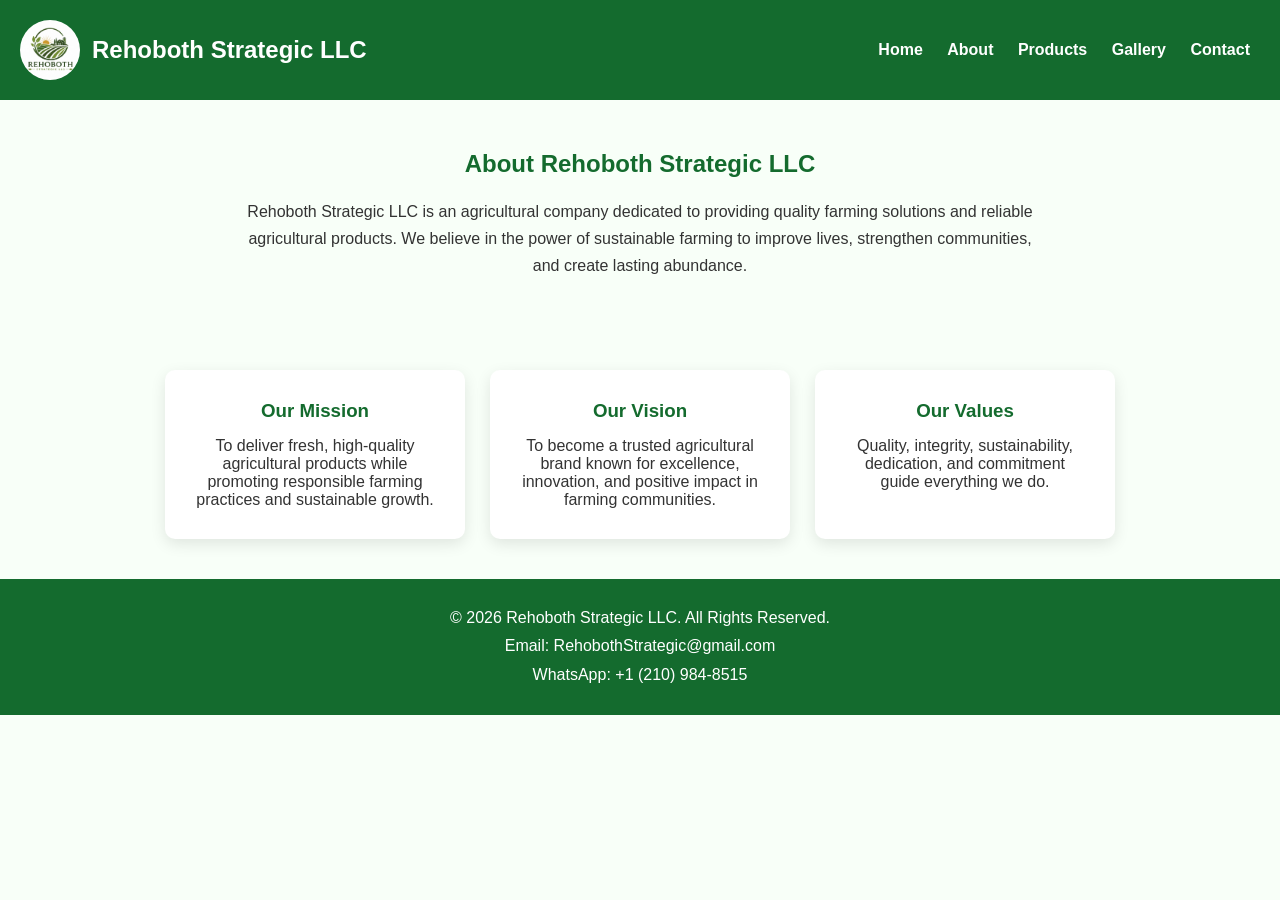
==== about.html @ 00aff8f6 "Update about.html" ====
<!DOCTYPE html>
<html lang="en">

<head>
    <meta charset="UTF-8">
    <meta name="viewport" content="width=device-width, initial-scale=1.0">
    <title>About Us | Rehoboth Strategic LLC</title>
    <link rel="stylesheet" href="style.css">
</head>

<body>

<header>

    <div class="logo">
    <img src="62fa6336-43f3-4e45-a634-3a3f28a052e4.jpeg" alt="Rehoboth Strategic LLC Logo">
    <h1>Rehoboth Strategic LLC</h1>
</div>

    <nav>
        <a href="index.html">Home</a>
        <a href="about.html">About</a>
        <a href="products.html">Products</a>
        <a href="gallery.html">Gallery</a>
        <a href="contact.html">Contact</a>
    </nav>

</header>


<section class="welcome">

    <h2>About Rehoboth Strategic LLC</h2>

    <p>
        Rehoboth Strategic LLC is an agricultural company dedicated to
        providing quality farming solutions and reliable agricultural products.
        We believe in the power of sustainable farming to improve lives,
        strengthen communities, and create lasting abundance.
    </p>

</section>


<section class="services">

    <div class="card">

        <h3>Our Mission</h3>

        <p>
            To deliver fresh, high-quality agricultural products while
            promoting responsible farming practices and sustainable growth.
        </p>

    </div>


    <div class="card">

        <h3>Our Vision</h3>

        <p>
            To become a trusted agricultural brand known for excellence,
            innovation, and positive impact in farming communities.
        </p>

    </div>


    <div class="card">

        <h3>Our Values</h3>

        <p>
            Quality, integrity, sustainability, dedication, and commitment
            guide everything we do.
        </p>

    </div>

</section>


<footer>

<p>
© 2026 Rehoboth Strategic LLC. All Rights Reserved.
</p>

<p>
Email: RehobothStrategic@gmail.com
</p>

<p>
WhatsApp: +1 (210) 984-8515
</p>

</footer>


</body>

</html>
---- style.css ----
* {
    margin: 0;
    padding: 0;
    box-sizing: border-box;
    font-family: Arial, sans-serif;
}


body {
    background: #f8fff8;
    color: #333;
}


header {
    background: #146b2e;
    color: white;
    padding: 20px;
    display: flex;
    justify-content: space-between;
    align-items: center;
    flex-wrap: wrap;
}


.logo h1 {
    font-size: 24px;
}


nav a {
    color: white;
    text-decoration: none;
    margin: 10px;
    font-weight: bold;
}


nav a:hover {
    color: #ffd700;
}


 .hero {
    height: 80vh;
    background: linear-gradient(
        rgba(0,0,0,0.45),
        rgba(0,0,0,0.45)
    ),
    url("c6b75125-7d97-421e-9dca-b6865cab7654.jpeg");

    background-size: cover;
    background-position: center;

    display: flex;
    align-items: center;
    justify-content: center;
    text-align: center;
    color: white;
}


.hero-content {
    max-width: 700px;
    padding: 20px;
}


.hero h2 {
    font-size: 45px;
    margin-bottom: 20px;
}


.hero p {
    font-size: 20px;
    line-height: 1.6;
}


.btn {
    display: inline-block;
    margin-top: 25px;
    padding: 12px 30px;
    background: #ffd700;
    color: #146b2e;
    text-decoration: none;
    border-radius: 30px;
    font-weight: bold;
}


.welcome {
    padding: 50px 20px;
    text-align: center;
}


.welcome h2 {
    color: #146b2e;
    margin-bottom: 20px;
}


.welcome p {
    max-width: 800px;
    margin: auto;
    line-height: 1.7;
}


.services {
    display: flex;
    justify-content: center;
    gap: 25px;
    padding: 40px 20px;
    flex-wrap: wrap;
}


.card {
    background: white;
    padding: 30px;
    width: 300px;
    text-align: center;
    border-radius: 10px;
    box-shadow: 0 5px 15px rgba(0,0,0,0.1);
}


.card h3 {
    color: #146b2e;
    margin-bottom: 15px;
}


footer {
    background: #146b2e;
    color: white;
    text-align: center;
    padding: 25px;
    line-height: 1.8;
}


@media(max-width:768px){
    .card img {
    width: 100%;
    height: 220px;
    object-fit: cover;
    border-radius: 10px;
    margin-bottom: 15px;
}

.card:hover {
    transform: translateY(-5px);
    transition: 0.3s ease;
}

header {
    flex-direction: column;
}

nav {
    margin-top: 15px;
}

.hero h2 {
    font-size: 32px;
}

}
.logo {
    display: flex;
    align-items: center;
    gap: 12px;
}

.logo img {
    width: 60px;
    height: 60px;
    object-fit: cover;
    border-radius: 50%;
}
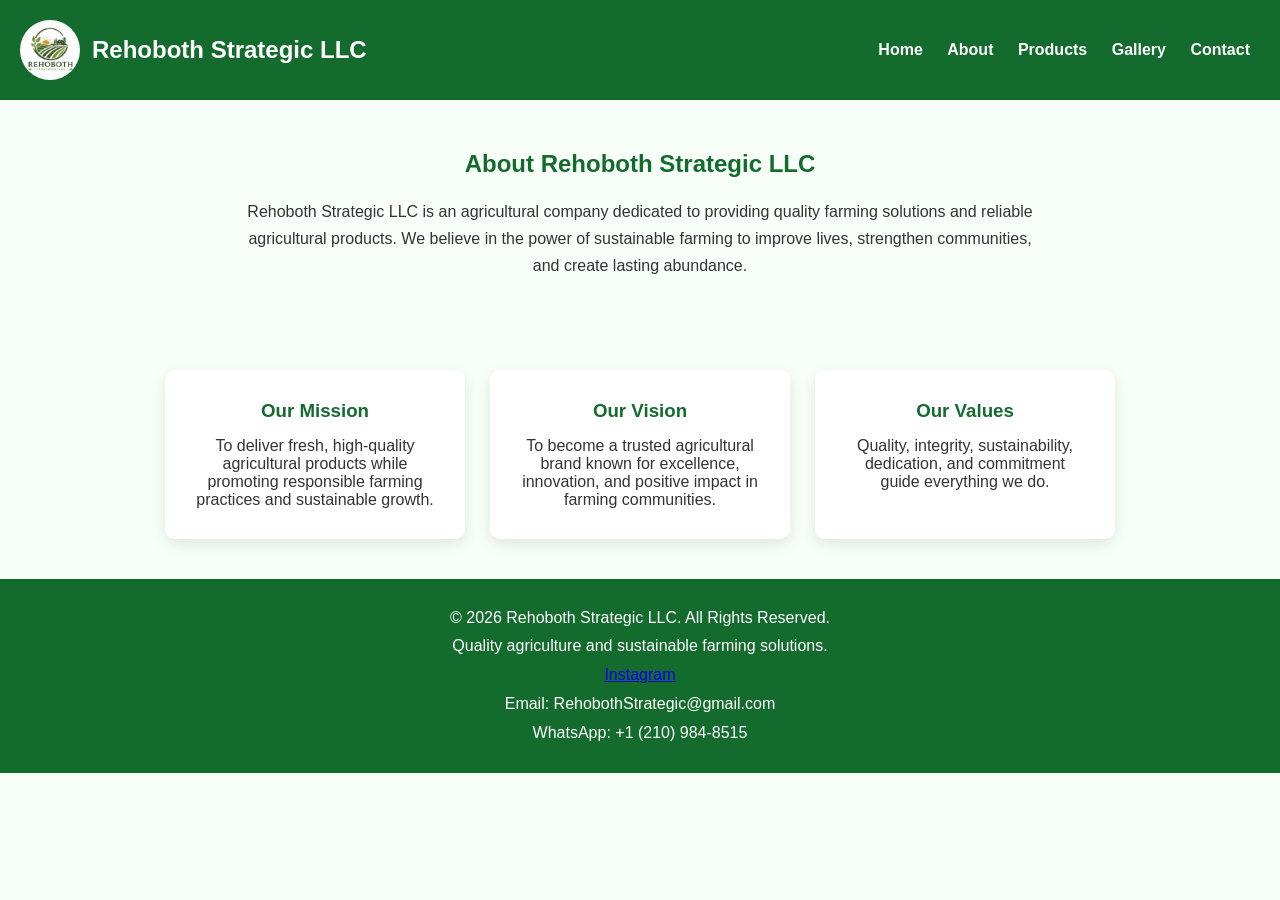
==== commit 25fc4d21: "Update about.html" ====
--- a/about.html
+++ b/about.html
@@ -3,9 +3,19 @@
 
 <head>
     <meta charset="UTF-8">
-    <meta name="viewport" content="width=device-width, initial-scale=1.0">
-    <title>About Us | Rehoboth Strategic LLC</title>
-    <link rel="stylesheet" href="style.css">
+<meta name="viewport" content="width=device-width, initial-scale=1.0">
+
+<meta name="description" content="Rehoboth Strategic LLC provides quality agricultural products, sustainable farming solutions, and reliable agriculture services.">
+
+<meta name="keywords" content="agriculture, farming, farm products, sustainable farming, Rehoboth Strategic LLC">
+
+<meta name="author" content="Rehoboth Strategic LLC">
+
+<link rel="icon" type="image/jpeg" href="62fa6336-43f3-4e45-a634-3a3f28a052e4.jpeg">
+
+<title>About Us | Rehoboth Strategic LLC</title>
+
+<link rel="stylesheet" href="style.css">
 </head>
 
 <body>
@@ -87,7 +97,13 @@
 <p>
 © 2026 Rehoboth Strategic LLC. All Rights Reserved.
 </p>
+<p>Quality agriculture and sustainable farming solutions.</p>
 
+<a href="https://www.instagram.com/rehobothorganicproduce" target="_blank">
+
+Instagram
+
+</a>
 <p>
 Email: RehobothStrategic@gmail.com
 </p>
--- a/style.css
+++ b/style.css
@@ -181,4 +181,79 @@
     height: 60px;
     object-fit: cover;
     border-radius: 50%;
+}
+  
+body {
+    animation: fadeIn 0.8s ease-in;
+}
+
+@keyframes fadeIn {
+    from {
+        opacity: 0;
+    }
+
+    to {
+        opacity: 1;
+    }
+}
+ nav a:last-child {
+    background: transparent;
+    color: white;
+    padding: 0;
+    border-radius: 0;
+}
+ @media(max-width:768px){
+
+.hero {
+    height: 70vh;
+    background-position: center;
+    background-size: cover;
+}
+
+.hero h2 {
+    font-size: 30px;
+}
+
+.hero p {
+    font-size: 16px;
+}
+
+.logo img {
+    width: 50px;
+    height: 50px;
+}
+
+.logo h1 {
+    font-size: 18px;
+}
+
+nav a {
+    display: inline-block;
+    margin: 8px;
+}
+
+}
+ @media (max-width: 768px) {
+
+.hero {
+    width: 100%;
+    min-height: 70vh;
+    display: flex;
+    padding: 20px;
+}
+
+.hero-content {
+    width: 100%;
+    max-width: 100%;
+}
+
+.hero h2 {
+    font-size: 28px;
+    line-height: 1.3;
+}
+
+.hero p {
+    font-size: 16px;
+}
+
 }
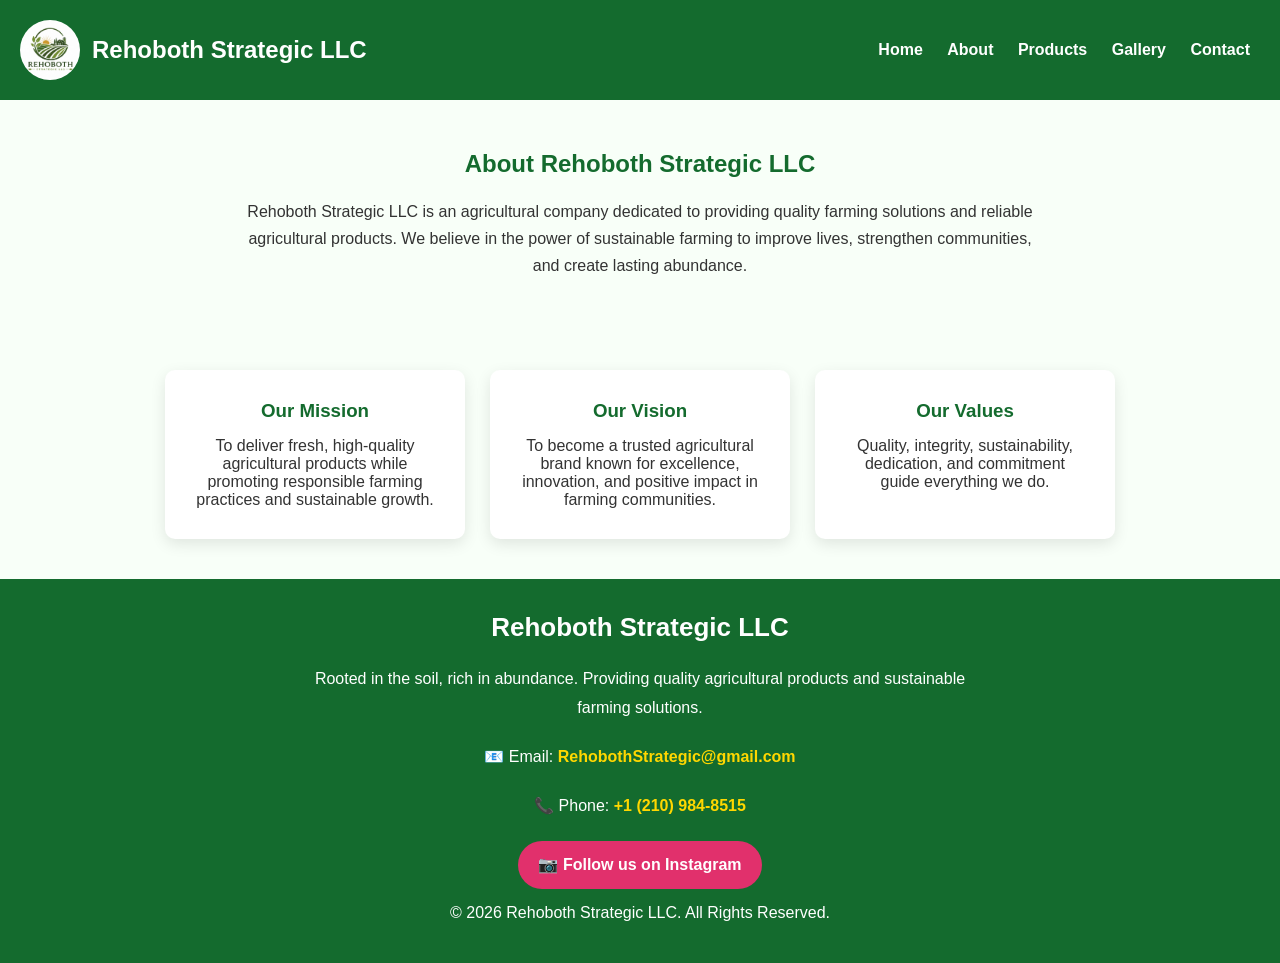
==== commit f0bfafbd: "Update about.html" ====
--- a/about.html
+++ b/about.html
@@ -92,25 +92,40 @@
 </section>
 
 
-<footer>
+ <footer>
+
+<h3>Rehoboth Strategic LLC</h3>
+
+<p>
+Rooted in the soil, rich in abundance.
+Providing quality agricultural products and sustainable farming solutions.
+</p>
+
+<p>
+📧 Email:
+<a href="mailto:RehobothStrategic@gmail.com">
+RehobothStrategic@gmail.com
+</a>
+</p>
+
+<p>
+📞 Phone:
+<a href="tel:+12109848515">
++1 (210) 984-8515
+</a>
+</p>
+
+<p>
+<a class="instagram-link" href="https://www.instagram.com/rehobothorganicproduce" target="_blank">
+📷 Follow us on Instagram
+</a>
+</p>
 
 <p>
 © 2026 Rehoboth Strategic LLC. All Rights Reserved.
 </p>
-<p>Quality agriculture and sustainable farming solutions.</p>
 
-<a href="https://www.instagram.com/rehobothorganicproduce" target="_blank">
-
-Instagram
-
-</a>
-<p>
-Email: RehobothStrategic@gmail.com
-</p>
-
-<p>
-WhatsApp: +1 (210) 984-8515
-</p>
+</footer>
 
 </footer>
 
--- a/style.css
+++ b/style.css
@@ -256,4 +256,37 @@
     font-size: 16px;
 }
 
+}
+footer a {
+    color: #ffd700;
+    text-decoration: none;
+    font-weight: bold;
+    display: inline-block;
+    margin-top: 10px;
+}
+
+footer a:hover {
+    color: white;
+}
+
+.instagram-link {
+    display: inline-block;
+    background: #e1306c;
+    color: white;
+    padding: 10px 20px;
+    border-radius: 25px;
+    margin-top: 10px;
+}
+footer h3 {
+    font-size: 26px;
+    margin-bottom: 15px;
+}
+
+footer p {
+    max-width: 700px;
+    margin: 10px auto;
+}
+
+footer {
+    text-align: center;
 }
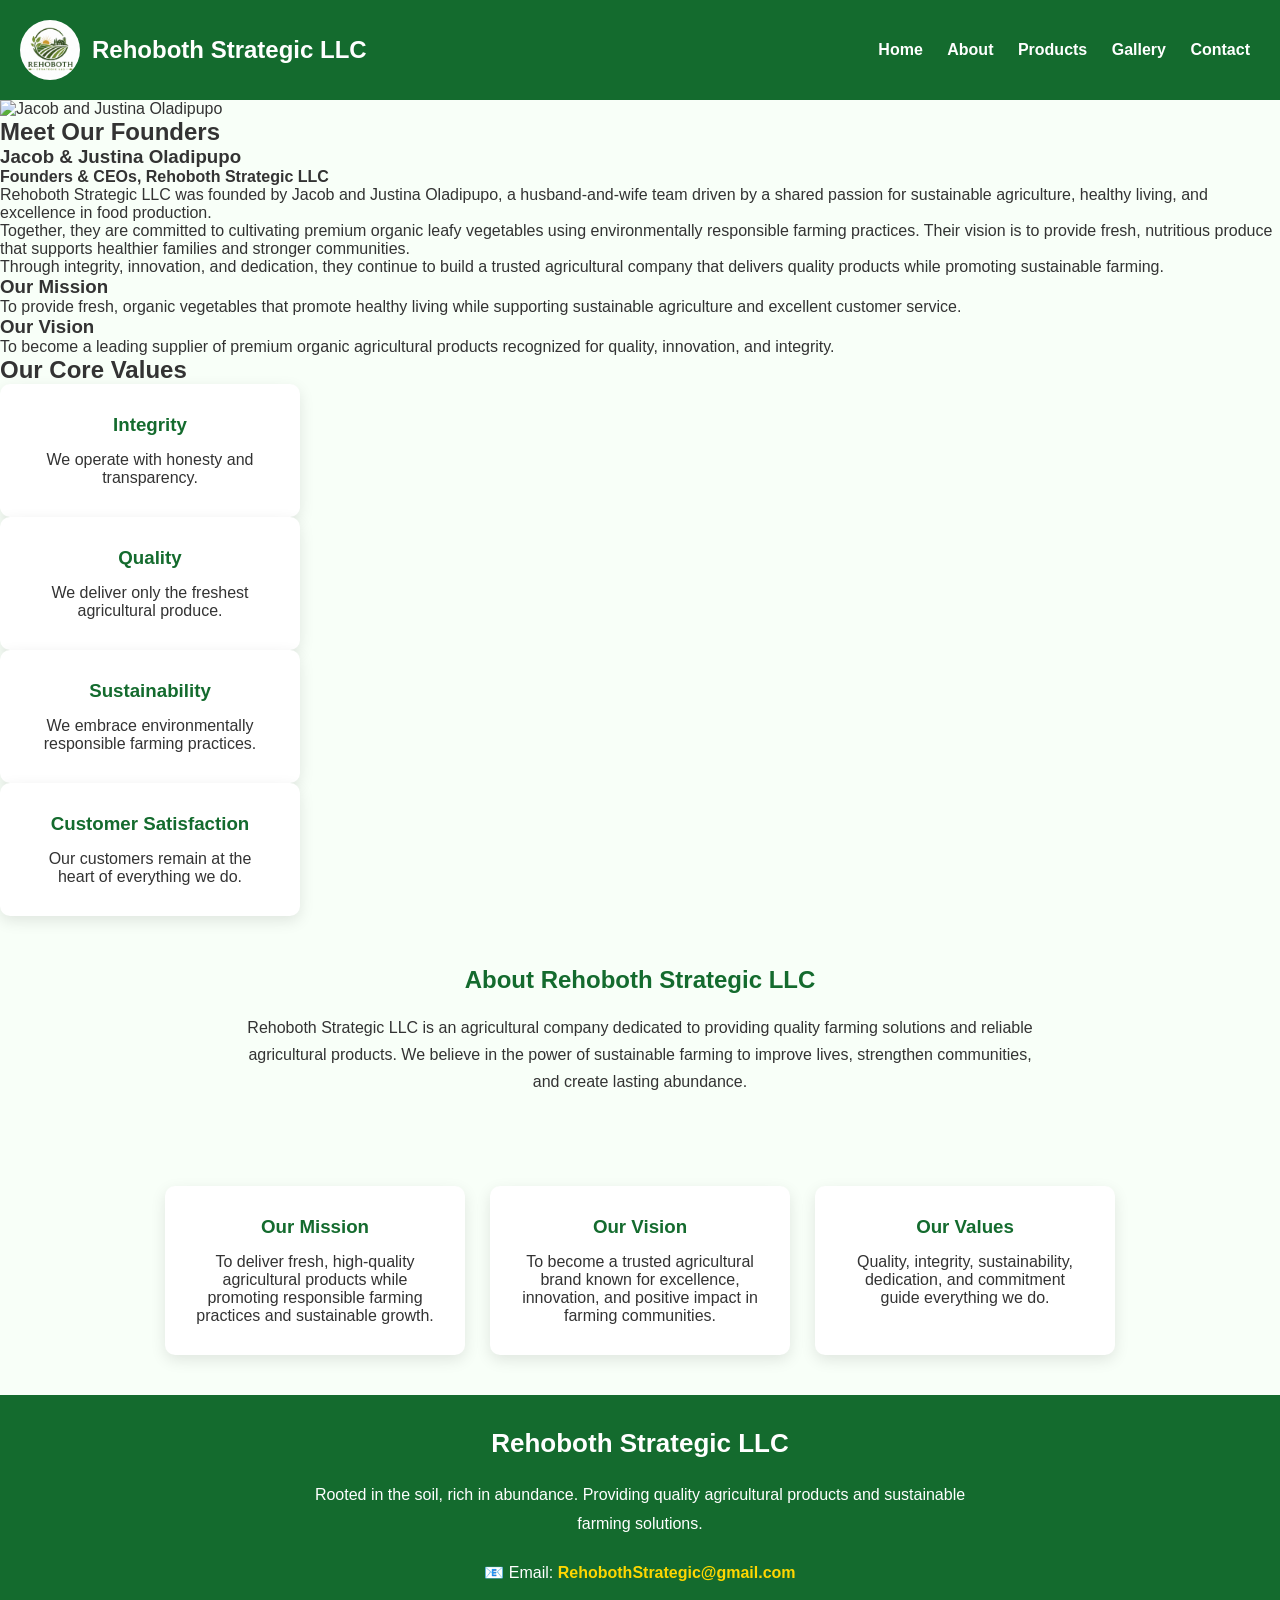
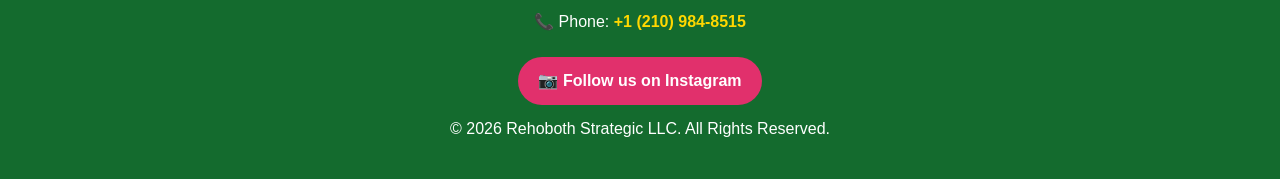
==== commit c98d85a5: "Update about.html" ====
--- a/about.html
+++ b/about.html
@@ -36,7 +36,93 @@
     </nav>
 
 </header>
-
+<main>
+    <main>
+
+<section class="about-section">
+
+<div class="about-image">
+    <img src="founders.jpeg" alt="Jacob and Justina Oladipupo">
+</div>
+
+<div class="about-text">
+
+<h2>Meet Our Founders</h2>
+
+<h3>Jacob & Justina Oladipupo</h3>
+
+<h4>Founders & CEOs, Rehoboth Strategic LLC</h4>
+
+<p>
+Rehoboth Strategic LLC was founded by Jacob and Justina Oladipupo,
+a husband-and-wife team driven by a shared passion for sustainable agriculture,
+healthy living, and excellence in food production.
+</p>
+
+<p>
+Together, they are committed to cultivating premium organic leafy vegetables
+using environmentally responsible farming practices. Their vision is to provide
+fresh, nutritious produce that supports healthier families and stronger communities.
+</p>
+
+<p>
+Through integrity, innovation, and dedication, they continue to build a trusted
+agricultural company that delivers quality products while promoting sustainable farming.
+</p>
+
+</div>
+
+</section>
+
+<section class="mission">
+
+<div class="mission-card">
+<h3>Our Mission</h3>
+<p>
+To provide fresh, organic vegetables that promote healthy living while supporting sustainable agriculture and excellent customer service.
+</p>
+</div>
+
+<div class="mission-card">
+<h3>Our Vision</h3>
+<p>
+To become a leading supplier of premium organic agricultural products recognized for quality, innovation, and integrity.
+</p>
+</div>
+
+</section>
+
+<section class="values">
+
+<h2>Our Core Values</h2>
+
+<div class="value-box">
+
+<div class="card">
+<h3>Integrity</h3>
+<p>We operate with honesty and transparency.</p>
+</div>
+
+<div class="card">
+<h3>Quality</h3>
+<p>We deliver only the freshest agricultural produce.</p>
+</div>
+
+<div class="card">
+<h3>Sustainability</h3>
+<p>We embrace environmentally responsible farming practices.</p>
+</div>
+
+<div class="card">
+<h3>Customer Satisfaction</h3>
+<p>Our customers remain at the heart of everything we do.</p>
+</div>
+
+</div>
+
+</section>
+
+</main>
 
 <section class="welcome">
 
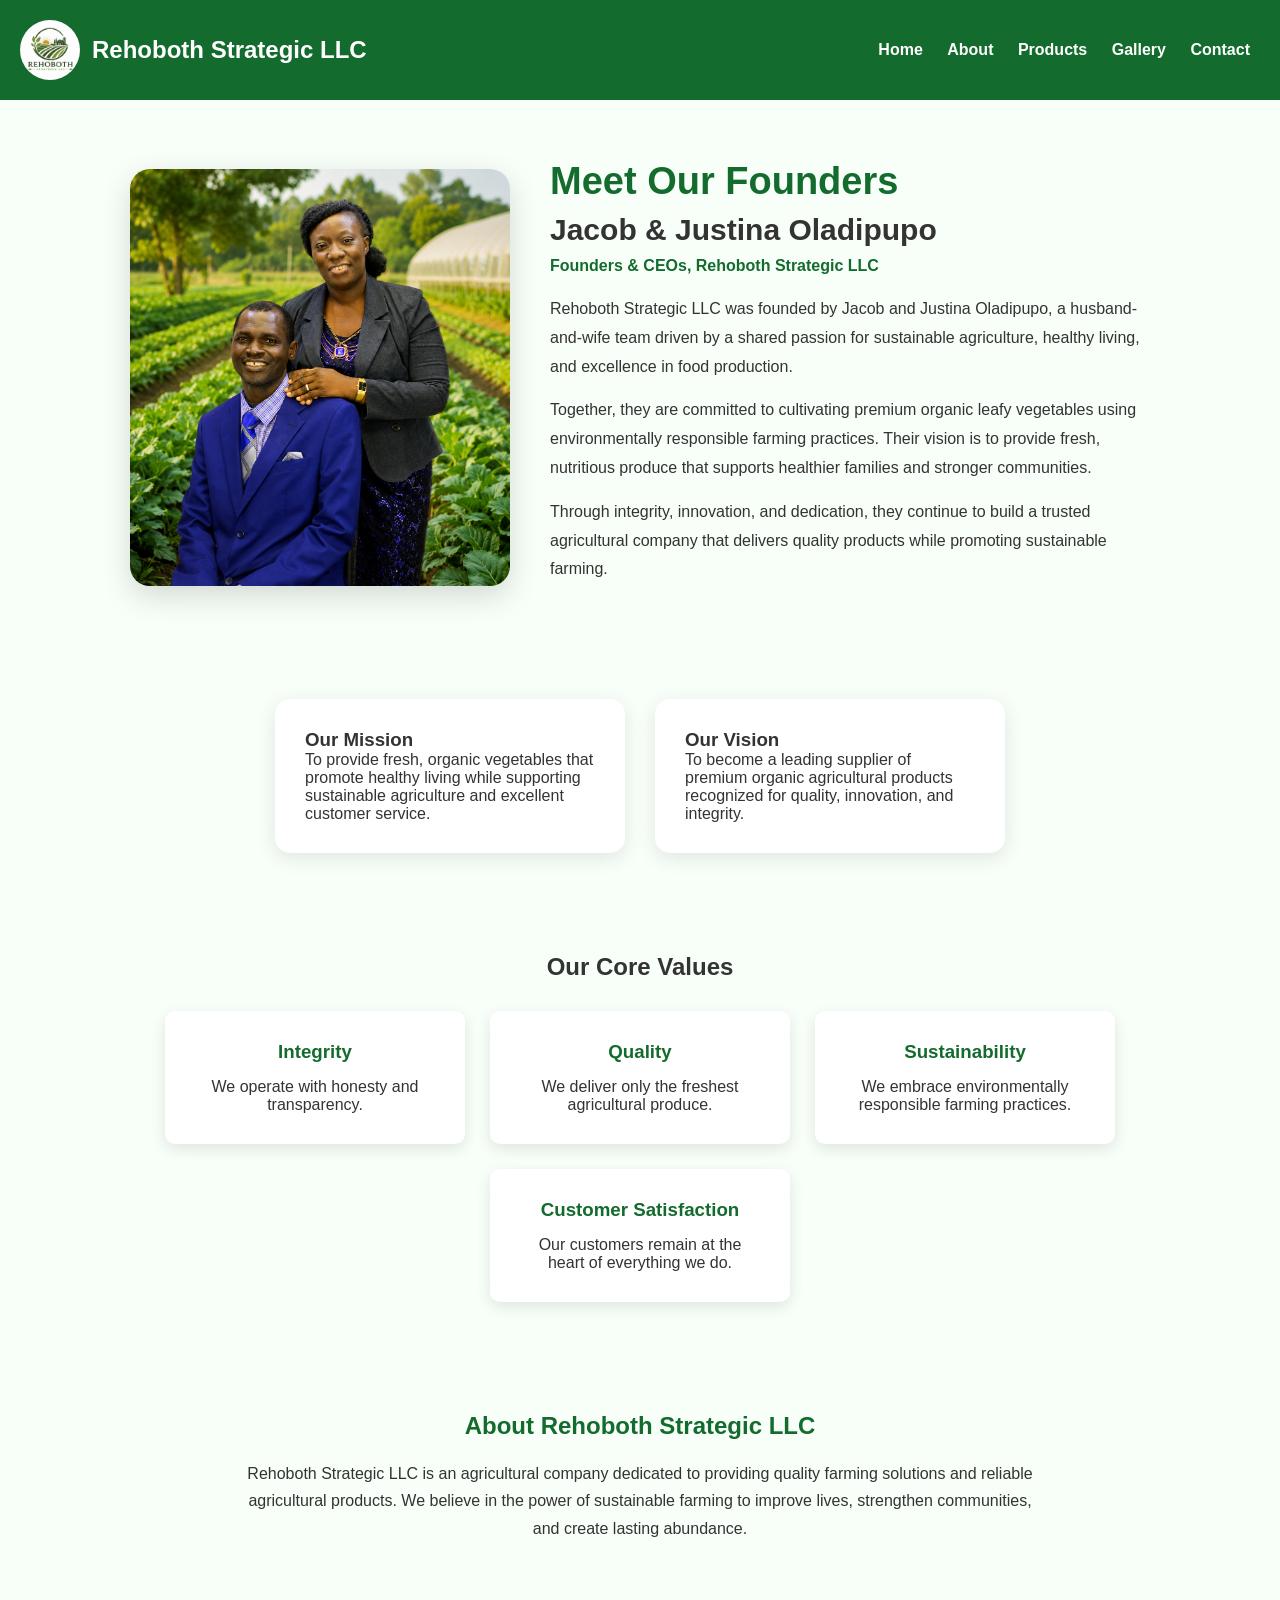
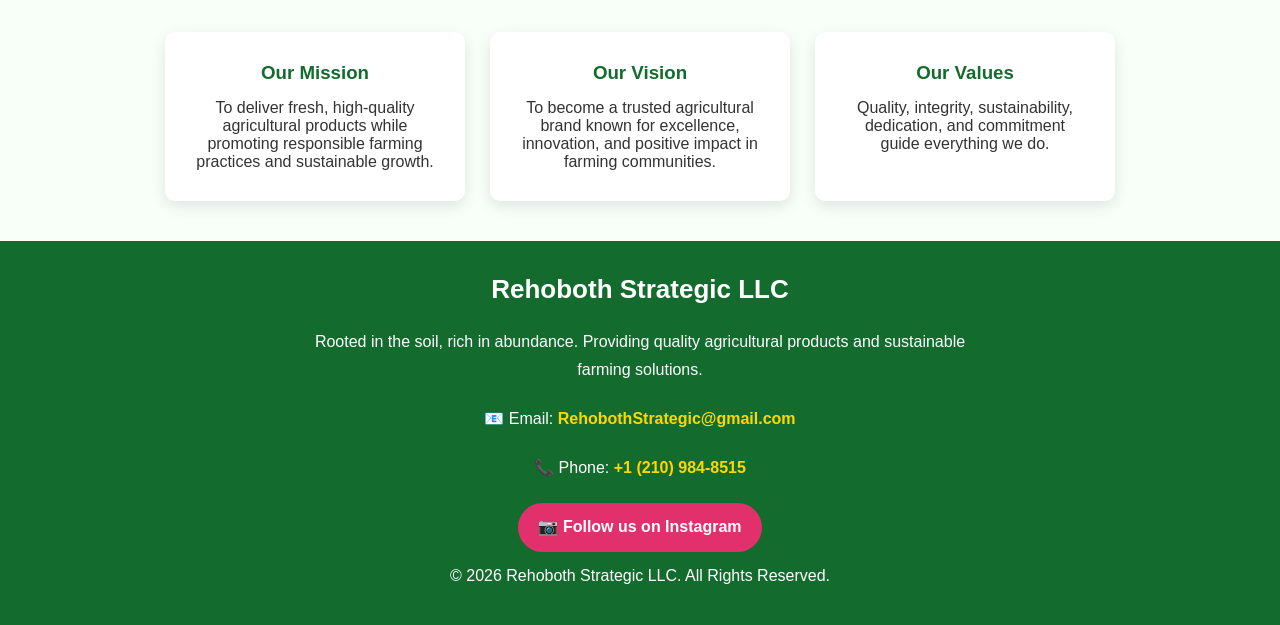
==== commit 264cbb14: "Update about.html" ====
--- a/about.html
+++ b/about.html
@@ -42,7 +42,7 @@
 <section class="about-section">
 
 <div class="about-image">
-    <img src="founders.jpeg" alt="Jacob and Justina Oladipupo">
+   <img src="99172802-E226-4D89-9726-24CF5088DC59.png">
 </div>
 
 <div class="about-text">
--- a/style.css
+++ b/style.css
@@ -289,4 +289,93 @@
 
 footer {
     text-align: center;
+}
+.about-section{
+display:flex;
+align-items:center;
+justify-content:center;
+gap:40px;
+padding:60px 20px;
+flex-wrap:wrap;
+}
+
+.about-image img{
+width:380px;
+max-width:100%;
+border-radius:20px;
+box-shadow:0 10px 30px rgba(0,0,0,.15);
+}
+
+.about-text{
+max-width:600px;
+}
+
+.about-text h2{
+color:#146b2e;
+font-size:38px;
+margin-bottom:10px;
+}
+
+.about-text h3{
+font-size:30px;
+margin-bottom:10px;
+}
+
+.about-text h4{
+color:#146b2e;
+margin-bottom:20px;
+}
+
+.about-text p{
+line-height:1.8;
+margin-bottom:15px;
+}
+
+.mission{
+display:flex;
+gap:30px;
+justify-content:center;
+padding:40px 20px;
+flex-wrap:wrap;
+}
+
+.mission-card{
+background:white;
+padding:30px;
+width:350px;
+border-radius:15px;
+box-shadow:0 5px 20px rgba(0,0,0,.1);
+}
+
+.values{
+padding:60px 20px;
+text-align:center;
+}
+
+.value-box{
+display:flex;
+justify-content:center;
+gap:25px;
+flex-wrap:wrap;
+margin-top:30px;
+}
+
+@media(max-width:768px){
+
+.about-text{
+text-align:center;
+}
+
+.about-text h2{
+font-size:30px;
+}
+
+.about-text h3{
+font-size:24px;
+}
+
+.about-image img{
+width:100%;
+}
+
 }
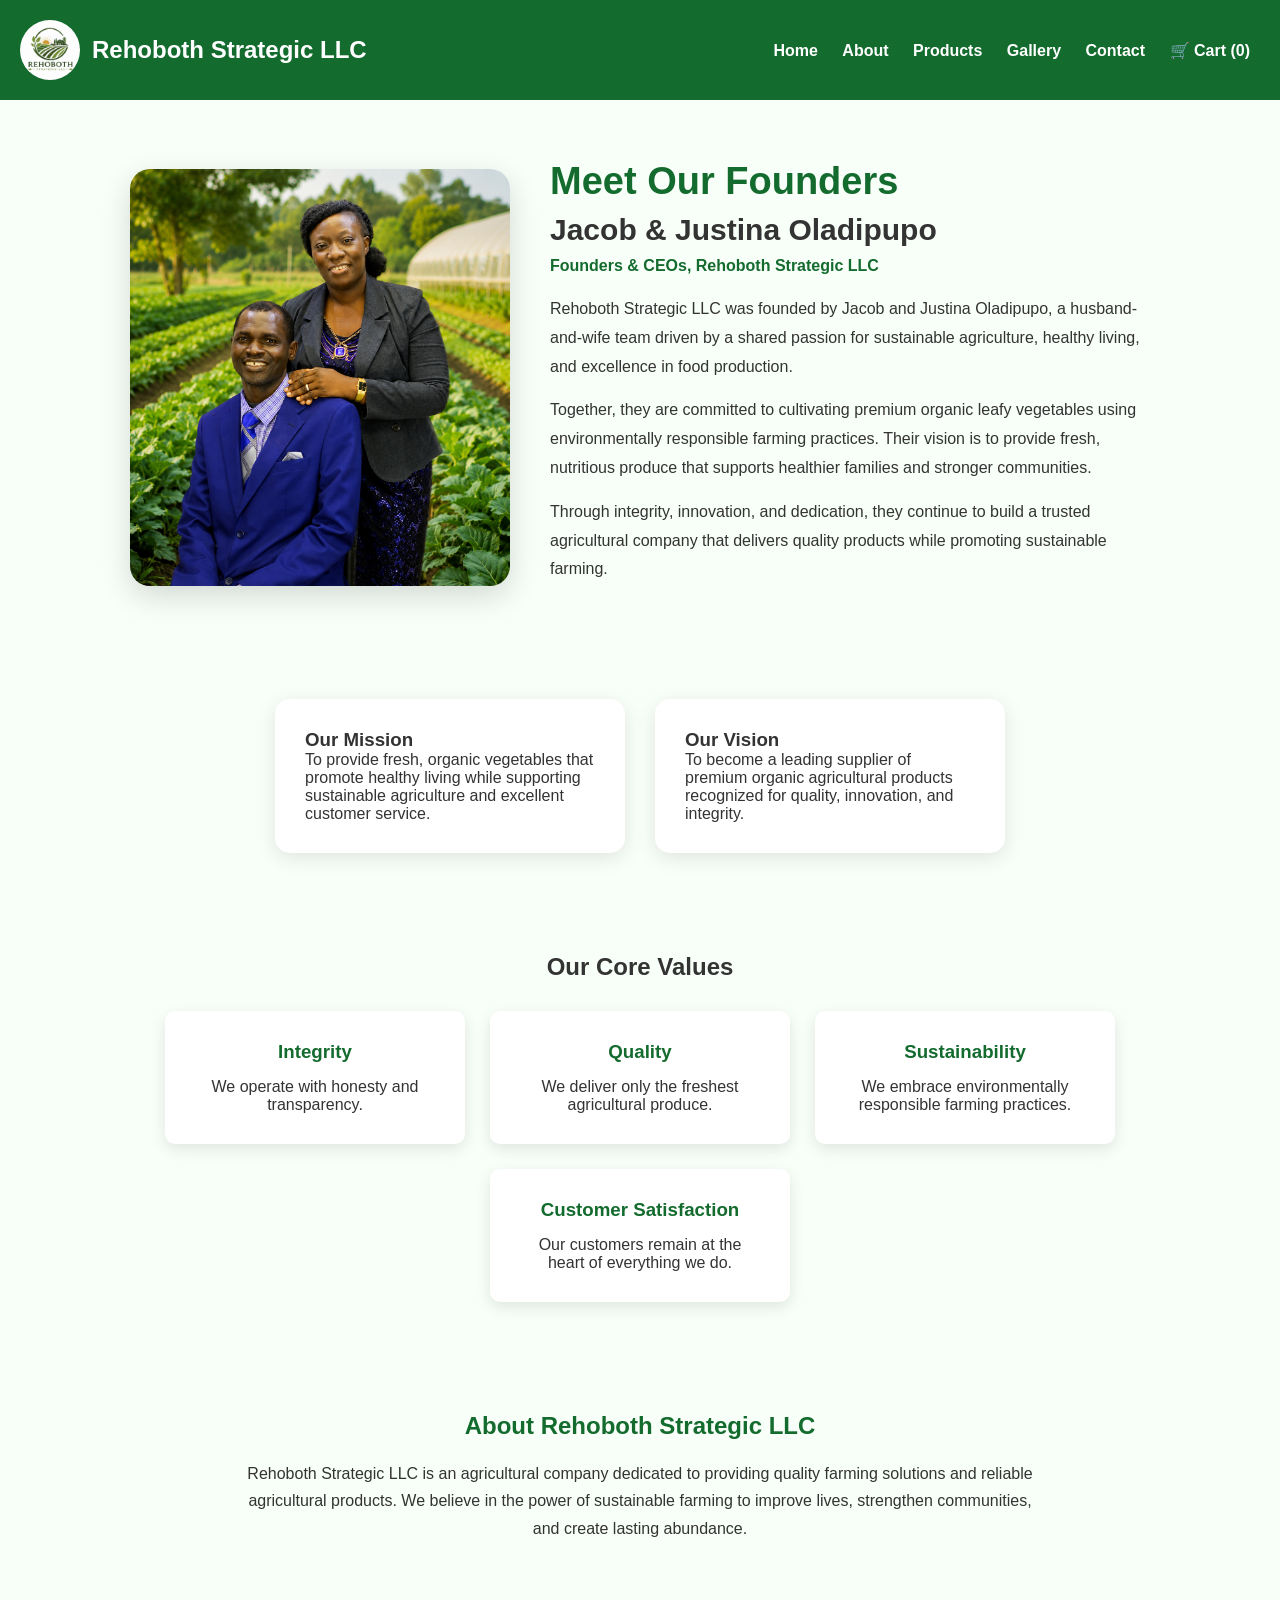
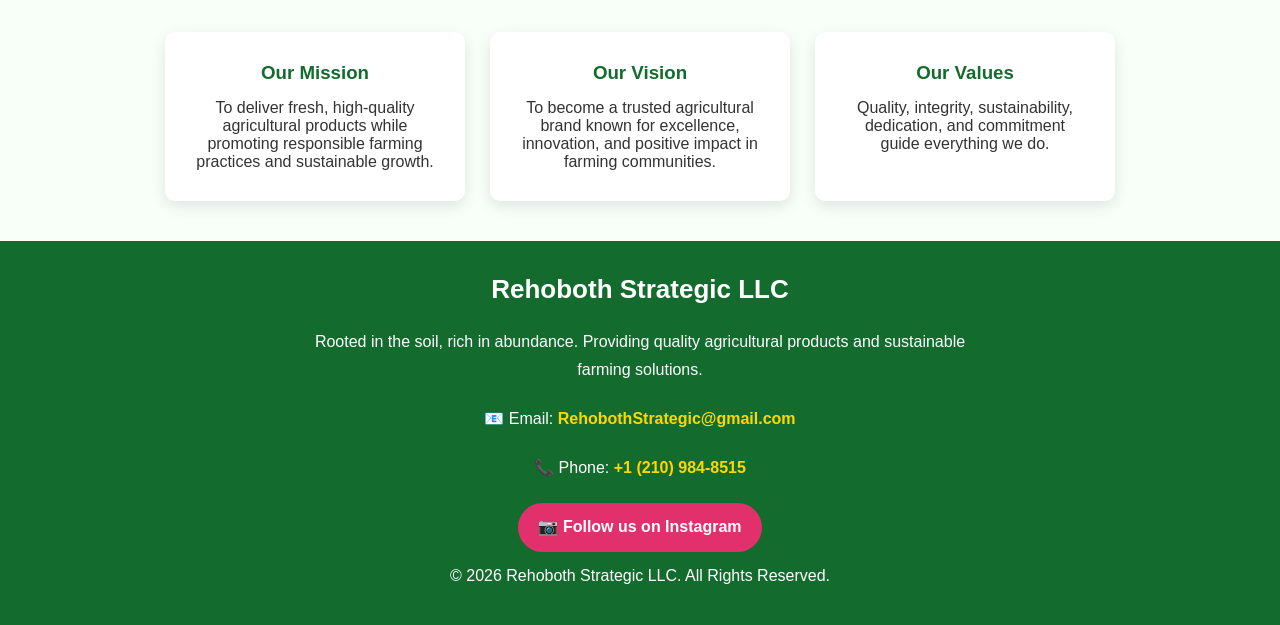
==== commit ea118052: "Update about.html" ====
--- a/about.html
+++ b/about.html
@@ -33,6 +33,9 @@
         <a href="products.html">Products</a>
         <a href="gallery.html">Gallery</a>
         <a href="contact.html">Contact</a>
+        <a href="cart.html">
+🛒 Cart (<span id="cart-count">0</span>)
+</a>
     </nav>
 
 </header>
--- a/style.css
+++ b/style.css
@@ -378,4 +378,299 @@
 width:100%;
 }
 
+}
+@media (max-width: 768px){
+
+.about-section {
+    display: flex;
+    flex-direction: column;
+    padding: 30px 15px;
+    width: 100%;
+}
+
+.about-image {
+    width: 100%;
+    text-align: center;
+}
+
+.about-image img {
+    width: 100%;
+    max-width: 350px;
+    height: auto;
+    border-radius: 15px;
+}
+
+.about-text {
+    width: 100%;
+    text-align: center;
+    padding: 10px;
+}
+
+.about-text h2 {
+    font-size: 28px;
+}
+
+.about-text h3 {
+    font-size: 22px;
+}
+
+.about-text p {
+    font-size: 16px;
+    line-height: 1.6;
+}
+
+.mission {
+    flex-direction: column;
+    padding: 20px 15px;
+}
+
+.mission-card {
+    width: 100%;
+}
+
+.value-box {
+    flex-direction: column;
+}
+
+.card {
+    width: 100%;
+}
+
+}
+.founder-image img {
+    width: 100%;
+    max-width: 350px;
+    height: auto;
+    border-radius: 15px;
+    display: block;
+    margin: 0 auto;
+}
+
+.about-founder {
+    width: 100%;
+    overflow: hidden;
+}
+
+@media (max-width: 768px) {
+    .founder-image img {
+        max-width: 280px;
+    }
+
+    .about-founder {
+        padding: 20px;
+        text-align: center;
+    }
+}
+/* Products Section */
+.products {
+    padding: 40px 20px;
+    text-align: center;
+    background: #f8fff5;
+}
+
+.products h1 {
+    font-size: 32px;
+    color: #2e7d32;
+    margin-bottom: 10px;
+}
+
+.products > p {
+    font-size: 16px;
+    margin-bottom: 30px;
+    color: #555;
+}
+
+.product-container {
+    display: grid;
+    grid-template-columns: repeat(3, 1fr);
+    gap: 25px;
+}
+
+.product-card {
+    background: white;
+    border-radius: 15px;
+    padding: 15px;
+    box-shadow: 0 5px 15px rgba(0,0,0,0.1);
+    transition: transform 0.3s ease;
+}
+
+.product-card:hover {
+    transform: translateY(-5px);
+}
+
+.product-card img {
+    width: 100%;
+    height: 230px;
+    object-fit: cover;
+    border-radius: 12px;
+}
+
+.product-card h3 {
+    color: #2e7d32;
+    margin: 15px 0 10px;
+}
+
+.product-card p {
+    font-size: 14px;
+    line-height: 1.6;
+    color: #555;
+}
+
+/* Mobile Responsive */
+@media (max-width: 768px) {
+
+    .product-container {
+        grid-template-columns: 1fr;
+    }
+
+    .products h1 {
+        font-size: 26px;
+    }
+
+    .product-card img {
+        height: 220px;
+    }
+}
+/* Cart Mobile Design */
+
+.cart-section {
+    padding: 30px 15px;
+    max-width: 1000px;
+    margin: auto;
+}
+
+
+.cart-section h1 {
+    text-align: center;
+}
+
+
+.cart-item {
+    display: flex;
+    align-items: center;
+    gap: 15px;
+    background: white;
+    padding: 15px;
+    margin: 15px 0;
+    border-radius: 10px;
+    box-shadow: 0 2px 8px rgba(0,0,0,0.1);
+}
+
+
+.cart-item img {
+    width: 90px;
+    height: 90px;
+    object-fit: cover;
+    border-radius: 10px;
+}
+
+
+.cart-item button {
+    padding: 8px 12px;
+    margin: 5px;
+    border: none;
+    border-radius: 5px;
+    cursor: pointer;
+}
+
+
+.cart-section button {
+    background: green;
+    color: white;
+}
+
+
+/* Mobile view */
+
+@media(max-width:768px){
+
+.cart-item {
+
+    flex-direction: column;
+    text-align: center;
+
+}
+
+
+.cart-item img {
+
+    width: 150px;
+    height: 150px;
+
+}
+
+
+nav {
+
+    flex-wrap: wrap;
+
+}
+
+
+.cart-section {
+
+    padding:20px 10px;
+
+}
+
+}
+/* Mobile Cart Layout */
+
+.cart-section {
+    width: 100%;
+    padding: 20px 15px;
+    box-sizing: border-box;
+}
+
+
+.cart-item {
+    display: block;
+    width: 100%;
+    box-sizing: border-box;
+    text-align: center;
+    padding: 15px;
+    margin-bottom: 20px;
+}
+
+
+.cart-item img {
+    width: 100%;
+    max-width: 250px;
+    height: 220px;
+    object-fit: cover;
+    border-radius: 12px;
+}
+
+
+.cart-item h3 {
+    font-size: 20px;
+    margin: 15px 0;
+}
+
+
+.cart-item button {
+    display: inline-block;
+    padding: 10px 15px;
+    margin: 5px;
+}
+
+
+@media (max-width: 768px){
+
+    .cart-section h1 {
+        font-size: 26px;
+    }
+
+
+    #cart-items {
+        width: 100%;
+    }
+
+
+    .cart-item img {
+        width: 100%;
+        max-width: 200px;
+        height: 180px;
+    }
+
 }
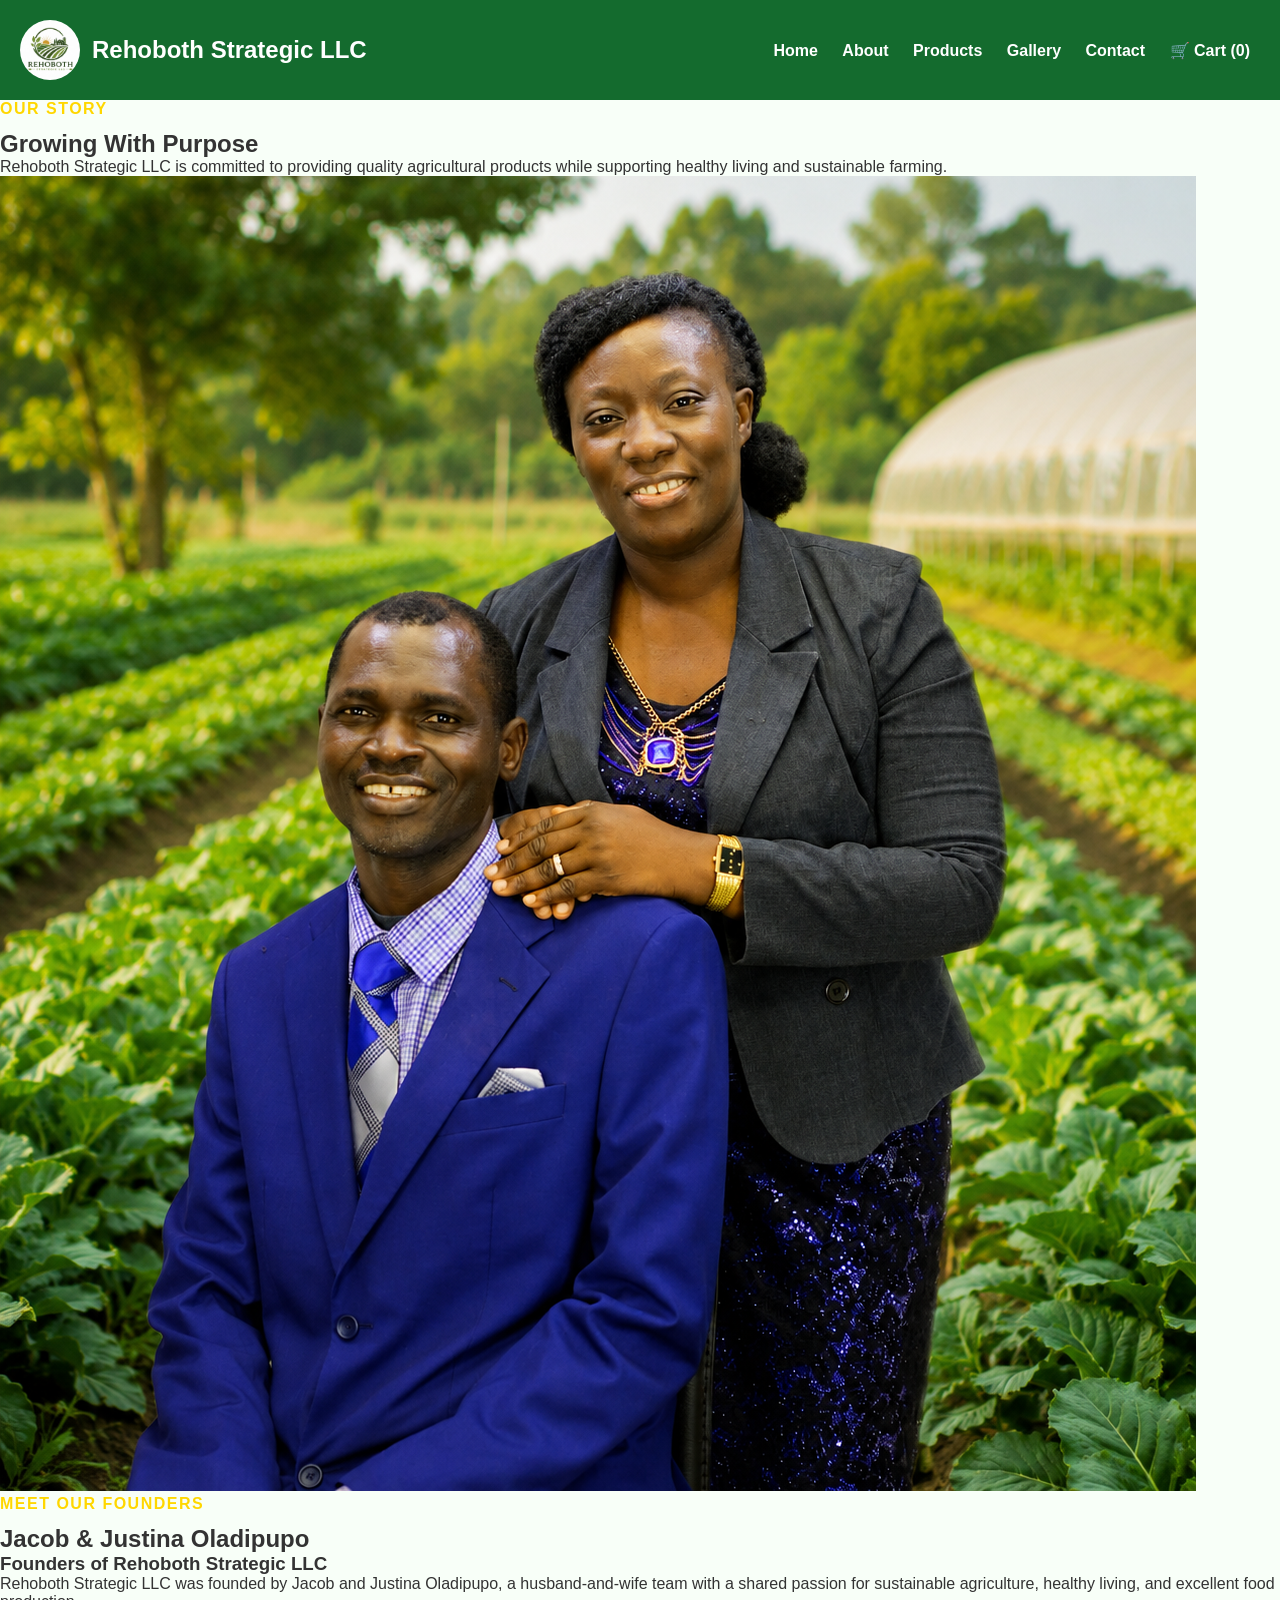
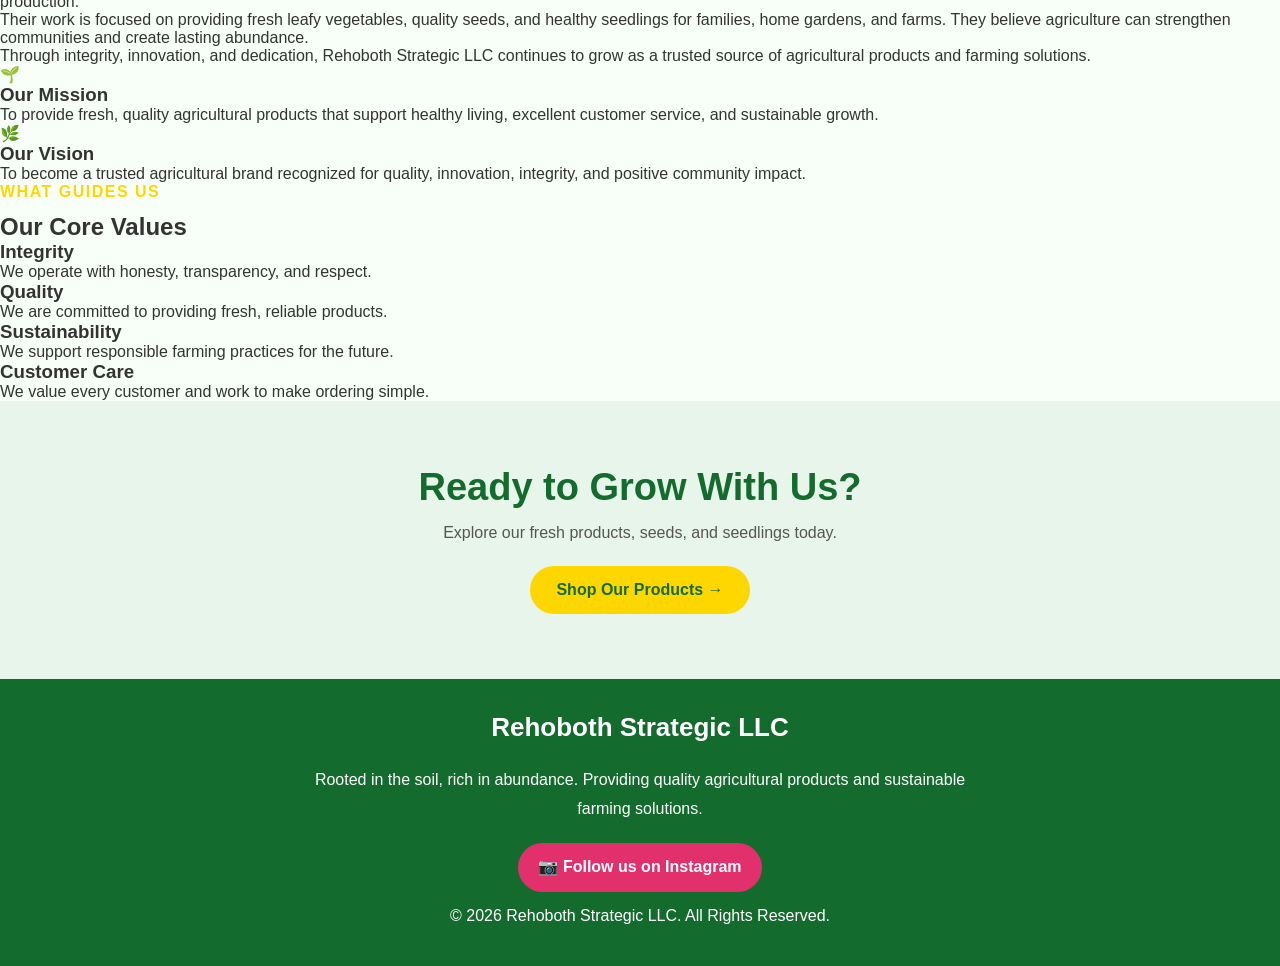
==== commit 0900080b: "Update about.html" ====
--- a/about.html
+++ b/about.html
@@ -1,224 +1,140 @@
-<!DOCTYPE html>
+ <!DOCTYPE html>
 <html lang="en">
-
 <head>
-    <meta charset="UTF-8">
-<meta name="viewport" content="width=device-width, initial-scale=1.0">
-
-<meta name="description" content="Rehoboth Strategic LLC provides quality agricultural products, sustainable farming solutions, and reliable agriculture services.">
-
-<meta name="keywords" content="agriculture, farming, farm products, sustainable farming, Rehoboth Strategic LLC">
-
-<meta name="author" content="Rehoboth Strategic LLC">
-
-<link rel="icon" type="image/jpeg" href="62fa6336-43f3-4e45-a634-3a3f28a052e4.jpeg">
-
-<title>About Us | Rehoboth Strategic LLC</title>
-
-<link rel="stylesheet" href="style.css">
+  <meta charset="UTF-8">
+  <meta name="viewport" content="width=device-width, initial-scale=1.0">
+  <meta name="description" content="Learn about Rehoboth Strategic LLC, a family-led agricultural company focused on fresh produce, seeds, seedlings, and sustainable farming.">
+  <link rel="icon" type="image/jpeg" href="62fa6336-43f3-4e45-a634-3a3f28a052e4.jpeg">
+  <title>About Us | Rehoboth Strategic LLC</title>
+  <link rel="stylesheet" href="style.css">
 </head>
 
 <body>
-
-<header>
-
+  <header>
     <div class="logo">
-    <img src="62fa6336-43f3-4e45-a634-3a3f28a052e4.jpeg" alt="Rehoboth Strategic LLC Logo">
-    <h1>Rehoboth Strategic LLC</h1>
-</div>
+      <img src="62fa6336-43f3-4e45-a634-3a3f28a052e4.jpeg" alt="Rehoboth Strategic LLC Logo">
+      <h1>Rehoboth Strategic LLC</h1>
+    </div>
 
     <nav>
-        <a href="index.html">Home</a>
-        <a href="about.html">About</a>
-        <a href="products.html">Products</a>
-        <a href="gallery.html">Gallery</a>
-        <a href="contact.html">Contact</a>
-        <a href="cart.html">
-🛒 Cart (<span id="cart-count">0</span>)
-</a>
+      <a href="index.html">Home</a>
+      <a href="about.html">About</a>
+      <a href="products.html">Products</a>
+      <a href="gallery.html">Gallery</a>
+      <a href="contact.html">Contact</a>
+      <a href="cart.html">🛒 Cart (<span id="cart-count">0</span>)</a>
     </nav>
+  </header>
 
-</header>
-<main>
-    <main>
+  <main>
+    <section class="about-hero">
+      <p class="shop-seeds-label">Our Story</p>
+      <h2>Growing With Purpose</h2>
+      <p>
+        Rehoboth Strategic LLC is committed to providing quality agricultural
+        products while supporting healthy living and sustainable farming.
+      </p>
+    </section>
 
-<section class="about-section">
+    <section class="about-story">
+      <div class="about-story-image">
+        <img src="99172802-E226-4D89-9726-24CF5088DC59.png" alt="Jacob and Justina Oladipupo, founders of Rehoboth Strategic LLC">
+      </div>
 
-<div class="about-image">
-   <img src="99172802-E226-4D89-9726-24CF5088DC59.png">
-</div>
+      <div class="about-story-content">
+        <p class="shop-seeds-label">Meet Our Founders</p>
+        <h2>Jacob & Justina Oladipupo</h2>
+        <h3>Founders of Rehoboth Strategic LLC</h3>
 
-<div class="about-text">
+        <p>
+          Rehoboth Strategic LLC was founded by Jacob and Justina Oladipupo,
+          a husband-and-wife team with a shared passion for sustainable
+          agriculture, healthy living, and excellent food production.
+        </p>
 
-<h2>Meet Our Founders</h2>
+        <p>
+          Their work is focused on providing fresh leafy vegetables, quality
+          seeds, and healthy seedlings for families, home gardens, and farms.
+          They believe agriculture can strengthen communities and create
+          lasting abundance.
+        </p>
 
-<h3>Jacob & Justina Oladipupo</h3>
+        <p>
+          Through integrity, innovation, and dedication, Rehoboth Strategic LLC
+          continues to grow as a trusted source of agricultural products and
+          farming solutions.
+        </p>
+      </div>
+    </section>
 
-<h4>Founders & CEOs, Rehoboth Strategic LLC</h4>
+    <section class="about-mission">
+      <div class="about-mission-card">
+        <span>🌱</span>
+        <h3>Our Mission</h3>
+        <p>
+          To provide fresh, quality agricultural products that support healthy
+          living, excellent customer service, and sustainable growth.
+        </p>
+      </div>
 
-<p>
-Rehoboth Strategic LLC was founded by Jacob and Justina Oladipupo,
-a husband-and-wife team driven by a shared passion for sustainable agriculture,
-healthy living, and excellence in food production.
-</p>
+      <div class="about-mission-card">
+        <span>🌿</span>
+        <h3>Our Vision</h3>
+        <p>
+          To become a trusted agricultural brand recognized for quality,
+          innovation, integrity, and positive community impact.
+        </p>
+      </div>
+    </section>
 
-<p>
-Together, they are committed to cultivating premium organic leafy vegetables
-using environmentally responsible farming practices. Their vision is to provide
-fresh, nutritious produce that supports healthier families and stronger communities.
-</p>
+    <section class="about-values">
+      <p class="shop-seeds-label">What Guides Us</p>
+      <h2>Our Core Values</h2>
 
-<p>
-Through integrity, innovation, and dedication, they continue to build a trusted
-agricultural company that delivers quality products while promoting sustainable farming.
-</p>
+      <div class="about-values-grid">
+        <div class="about-value-card">
+          <h3>Integrity</h3>
+          <p>We operate with honesty, transparency, and respect.</p>
+        </div>
 
-</div>
+        <div class="about-value-card">
+          <h3>Quality</h3>
+          <p>We are committed to providing fresh, reliable products.</p>
+        </div>
 
-</section>
+        <div class="about-value-card">
+          <h3>Sustainability</h3>
+          <p>We support responsible farming practices for the future.</p>
+        </div>
 
-<section class="mission">
+        <div class="about-value-card">
+          <h3>Customer Care</h3>
+          <p>We value every customer and work to make ordering simple.</p>
+        </div>
+      </div>
+    </section>
 
-<div class="mission-card">
-<h3>Our Mission</h3>
-<p>
-To provide fresh, organic vegetables that promote healthy living while supporting sustainable agriculture and excellent customer service.
-</p>
-</div>
+    <section class="contact-cta">
+      <h2>Ready to Grow With Us?</h2>
+      <p>Explore our fresh products, seeds, and seedlings today.</p>
+      <a href="products.html" class="shop-seeds-btn">Shop Our Products →</a>
+    </section>
+  </main>
 
-<div class="mission-card">
-<h3>Our Vision</h3>
-<p>
-To become a leading supplier of premium organic agricultural products recognized for quality, innovation, and integrity.
-</p>
-</div>
-
-</section>
-
-<section class="values">
-
-<h2>Our Core Values</h2>
-
-<div class="value-box">
-
-<div class="card">
-<h3>Integrity</h3>
-<p>We operate with honesty and transparency.</p>
-</div>
-
-<div class="card">
-<h3>Quality</h3>
-<p>We deliver only the freshest agricultural produce.</p>
-</div>
-
-<div class="card">
-<h3>Sustainability</h3>
-<p>We embrace environmentally responsible farming practices.</p>
-</div>
-
-<div class="card">
-<h3>Customer Satisfaction</h3>
-<p>Our customers remain at the heart of everything we do.</p>
-</div>
-
-</div>
-
-</section>
-
-</main>
-
-<section class="welcome">
-
-    <h2>About Rehoboth Strategic LLC</h2>
+  <footer>
+    <h3>Rehoboth Strategic LLC</h3>
+    <p>
+      Rooted in the soil, rich in abundance.
+      Providing quality agricultural products and sustainable farming solutions.
+    </p>
 
     <p>
-        Rehoboth Strategic LLC is an agricultural company dedicated to
-        providing quality farming solutions and reliable agricultural products.
-        We believe in the power of sustainable farming to improve lives,
-        strengthen communities, and create lasting abundance.
+      <a class="instagram-link" href="https://www.instagram.com/rehobothorganicproduce" target="_blank" rel="noopener">
+        📷 Follow us on Instagram
+      </a>
     </p>
 
-</section>
-
-
-<section class="services">
-
-    <div class="card">
-
-        <h3>Our Mission</h3>
-
-        <p>
-            To deliver fresh, high-quality agricultural products while
-            promoting responsible farming practices and sustainable growth.
-        </p>
-
-    </div>
-
-
-    <div class="card">
-
-        <h3>Our Vision</h3>
-
-        <p>
-            To become a trusted agricultural brand known for excellence,
-            innovation, and positive impact in farming communities.
-        </p>
-
-    </div>
-
-
-    <div class="card">
-
-        <h3>Our Values</h3>
-
-        <p>
-            Quality, integrity, sustainability, dedication, and commitment
-            guide everything we do.
-        </p>
-
-    </div>
-
-</section>
-
-
- <footer>
-
-<h3>Rehoboth Strategic LLC</h3>
-
-<p>
-Rooted in the soil, rich in abundance.
-Providing quality agricultural products and sustainable farming solutions.
-</p>
-
-<p>
-📧 Email:
-<a href="mailto:RehobothStrategic@gmail.com">
-RehobothStrategic@gmail.com
-</a>
-</p>
-
-<p>
-📞 Phone:
-<a href="tel:+12109848515">
-+1 (210) 984-8515
-</a>
-</p>
-
-<p>
-<a class="instagram-link" href="https://www.instagram.com/rehobothorganicproduce" target="_blank">
-📷 Follow us on Instagram
-</a>
-</p>
-
-<p>
-© 2026 Rehoboth Strategic LLC. All Rights Reserved.
-</p>
-
-</footer>
-
-</footer>
-
-
+    <p>© 2026 Rehoboth Strategic LLC. All Rights Reserved.</p>
+  </footer>
 </body>
-
-</html>+</html>
--- a/style.css
+++ b/style.css
@@ -621,7 +621,41 @@
     padding: 20px 15px;
     box-sizing: border-box;
 }
-
+/* WhatsApp checkout button */
+.cart-section .whatsapp-checkout-btn {
+  display: flex;
+  align-items: center;
+  justify-content: center;
+  gap: 12px;
+  width: min(100%, 390px);
+  margin: 20px auto;
+  padding: 16px 22px;
+  border: none;
+  border-radius: 16px;
+  background: linear-gradient(135deg, #25d366, #128c7e);
+  color: white;
+  box-shadow: 0 10px 22px rgba(18, 140, 126, 0.25);
+  font-size: 17px;
+  font-weight: bold;
+  cursor: pointer;
+  transition: 0.2s ease;
+}
+
+.cart-section .whatsapp-checkout-btn:hover {
+  background: linear-gradient(135deg, #20bf5a, #0d766a);
+  box-shadow: 0 14px 28px rgba(18, 140, 126, 0.32);
+  transform: translateY(-2px);
+}
+
+.cart-section .whatsapp-checkout-btn:active {
+  transform: scale(0.98);
+}
+
+@media (max-width: 480px) {
+  .cart-section .whatsapp-checkout-btn {
+    width: 100%;
+  }
+}
 
 .cart-item {
     display: block;
@@ -673,4 +707,453 @@
         height: 180px;
     }
 
-}+}
+.category-buttons{
+text-align:center;
+margin:20px 0;
+}
+
+
+.category-buttons button{
+
+padding:10px 15px;
+margin:5px;
+border:none;
+border-radius:8px;
+cursor:pointer;
+background:#2e7d32;
+color:white;
+
+}
+
+
+.category-buttons button:hover{
+
+opacity:0.8;
+
+}
+/* Professional Category Buttons */
+
+.category-buttons {
+    display: flex;
+    justify-content: center;
+    flex-wrap: wrap;
+    gap: 12px;
+    margin: 30px auto;
+    padding: 10px;
+}
+
+
+.category-buttons button {
+
+    background: white;
+    color: #2e7d32;
+    border: 2px solid #2e7d32;
+    padding: 12px 22px;
+    border-radius: 30px;
+    font-size: 16px;
+    font-weight: bold;
+    cursor: pointer;
+    transition: all 0.3s ease;
+
+}
+
+
+.category-buttons button:hover {
+
+    background: #2e7d32;
+    color: white;
+    transform: translateY(-3px);
+
+}
+
+
+.category-buttons button:active {
+
+    transform: scale(0.95);
+
+}
+
+
+/* Mobile friendly */
+
+@media(max-width:768px){
+
+.category-buttons button {
+
+    width: 90%;
+    max-width: 280px;
+
+}
+
+}
+/* Professional Add To Cart Button */
+
+.product-card button {
+
+    background: #2e7d32;
+    color: white;
+    border: none;
+    padding: 12px 25px;
+    border-radius: 30px;
+    font-size: 16px;
+    font-weight: bold;
+    cursor: pointer;
+    margin-top: 15px;
+    transition: all 0.3s ease;
+
+}
+
+
+.product-card button:hover {
+
+    background: #1b5e20;
+    transform: translateY(-3px);
+
+}
+
+
+.product-card button:active {
+
+    transform: scale(0.95);
+
+}
+
+
+/* Out of Stock Button */
+
+.product-card button:disabled {
+
+    background: #999;
+    cursor: not-allowed;
+
+}
+/* New Professional Add To Cart Button */
+
+.product-card button,
+.product-card .add-cart-btn {
+
+    background: #2e7d32 !important;
+    color: white !important;
+    border: none !important;
+    padding: 12px 28px !important;
+    border-radius: 30px !important;
+    font-size: 16px !important;
+    font-weight: 700 !important;
+    cursor: pointer !important;
+    margin-top: 15px !important;
+    transition: 0.3s ease !important;
+
+}
+
+
+.product-card button:hover,
+.product-card .add-cart-btn:hover {
+
+    background: #1b5e20 !important;
+    transform: translateY(-3px);
+
+}
+/* Seeds and seedlings home section */
+.shop-seeds {
+  padding: 70px 20px;
+  text-align: center;
+  background: linear-gradient(135deg, #0f5c2a, #1d8b45);
+  color: white;
+}
+
+.shop-seeds-content {
+  max-width: 760px;
+  margin: auto;
+}
+
+.shop-seeds-label {
+  color: #ffd700;
+  font-weight: bold;
+  text-transform: uppercase;
+  letter-spacing: 1.5px;
+  margin-bottom: 12px;
+}
+
+.shop-seeds h2 {
+  font-size: 38px;
+  margin-bottom: 16px;
+}
+
+.shop-seeds-content > p {
+  max-width: 620px;
+  margin: 0 auto;
+  line-height: 1.7;
+  font-size: 17px;
+}
+
+.shop-seeds-highlights {
+  display: flex;
+  justify-content: center;
+  flex-wrap: wrap;
+  gap: 12px;
+  margin: 28px 0;
+}
+
+.shop-seeds-highlights span {
+  padding: 10px 16px;
+  border: 1px solid rgba(255, 255, 255, 0.45);
+  border-radius: 25px;
+  font-weight: bold;
+}
+
+.shop-seeds-btn {
+  display: inline-block;
+  padding: 15px 26px;
+  border-radius: 30px;
+  background: #ffd700;
+  color: #146b2e;
+  text-decoration: none;
+  font-weight: bold;
+  transition: 0.2s ease;
+}
+
+.shop-seeds-btn:hover {
+  background: white;
+  transform: translateY(-2px);
+}
+
+@media (max-width: 768px) {
+  .shop-seeds {
+    padding: 55px 18px;
+  }
+
+  .shop-seeds h2 {
+    font-size: 30px;
+  }
+}
+/* Payment methods */
+.payment-methods {
+  max-width: 600px;
+  margin: 35px auto 10px;
+  padding: 28px;
+  background: white;
+  border-radius: 16px;
+  box-shadow: 0 6px 20px rgba(0, 0, 0, 0.1);
+  text-align: center;
+}
+
+.payment-methods h2 {
+  color: #146b2e;
+  margin-bottom: 10px;
+}
+
+.payment-intro,
+.payment-note {
+  color: #555;
+  line-height: 1.6;
+}
+
+.payment-option {
+  display: block;
+  margin: 18px 0;
+  padding: 18px;
+  border-radius: 12px;
+  text-decoration: none;
+  text-align: left;
+}
+
+.payment-option strong,
+.payment-option span {
+  display: block;
+}
+
+.payment-option strong {
+  font-size: 18px;
+  margin-bottom: 5px;
+}
+
+.cashapp-option {
+  background: #00d632;
+  color: #111;
+}
+
+.zelle-option {
+  background: #6d1ed4;
+  color: white;
+}
+
+.zelle-option p {
+  margin: 10px 0;
+}
+
+.zelle-option button {
+  border: none;
+  border-radius: 20px;
+  padding: 10px 15px;
+  background: white;
+  color: #6d1ed4;
+  font-weight: bold;
+  cursor: pointer;
+}
+
+.payment-note {
+  font-size: 14px;
+  margin-top: 18px;
+}
+/* How to order */
+.order-info {
+  padding: 70px 20px;
+  background: #f4fbf5;
+  text-align: center;
+}
+
+.order-info-content {
+  max-width: 1100px;
+  margin: auto;
+}
+
+.order-info h2 {
+  color: #146b2e;
+  font-size: 38px;
+  margin-bottom: 35px;
+}
+
+.order-steps {
+  display: grid;
+  grid-template-columns: repeat(4, 1fr);
+  gap: 20px;
+  margin-bottom: 35px;
+}
+
+.order-step {
+  background: white;
+  padding: 28px 20px;
+  border-radius: 14px;
+  box-shadow: 0 5px 16px rgba(0, 0, 0, 0.08);
+}
+
+.order-step span {
+  display: inline-flex;
+  align-items: center;
+  justify-content: center;
+  width: 42px;
+  height: 42px;
+  border-radius: 50%;
+  background: #146b2e;
+  color: white;
+  font-size: 20px;
+  font-weight: bold;
+  margin-bottom: 15px;
+}
+
+.order-step h3 {
+  color: #146b2e;
+  margin-bottom: 10px;
+}
+
+.order-step p {
+  color: #555;
+  line-height: 1.6;
+  font-size: 15px;
+}
+
+@media (max-width: 768px) {
+  .order-info {
+    padding: 55px 18px;
+  }
+
+  .order-info h2 {
+    font-size: 30px;
+  }
+
+  .order-steps {
+    grid-template-columns: 1fr;
+  }
+}
+/* Contact page */
+.contact-hero {
+  padding: 70px 20px 45px;
+  text-align: center;
+  background: #f4fbf5;
+}
+
+.contact-hero h2,
+.contact-cta h2 {
+  color: #146b2e;
+  font-size: 38px;
+  margin-bottom: 15px;
+}
+
+.contact-hero > p:last-child {
+  max-width: 650px;
+  margin: auto;
+  color: #555;
+  line-height: 1.7;
+}
+
+.contact-grid {
+  display: grid;
+  grid-template-columns: repeat(4, 1fr);
+  gap: 20px;
+  max-width: 1150px;
+  margin: 0 auto;
+  padding: 40px 20px 60px;
+}
+
+.contact-card {
+  padding: 28px 20px;
+  text-align: center;
+  background: white;
+  border-radius: 15px;
+  box-shadow: 0 5px 16px rgba(0, 0, 0, 0.1);
+}
+
+.contact-card span {
+  display: block;
+  font-size: 34px;
+  margin-bottom: 15px;
+}
+
+.contact-card h3 {
+  color: #146b2e;
+  margin-bottom: 10px;
+}
+
+.contact-card p {
+  color: #555;
+  line-height: 1.6;
+  margin-bottom: 18px;
+}
+
+.contact-action {
+  display: inline-block;
+  padding: 10px 15px;
+  border-radius: 22px;
+  background: #146b2e;
+  color: white;
+  text-decoration: none;
+  font-weight: bold;
+  font-size: 14px;
+}
+
+.contact-action:hover {
+  background: #0d4b22;
+}
+
+.contact-cta {
+  padding: 65px 20px;
+  text-align: center;
+  background: #e8f5ea;
+}
+
+.contact-cta p {
+  margin: 0 auto 24px;
+  color: #555;
+}
+
+@media (max-width: 768px) {
+  .contact-hero h2,
+  .contact-cta h2 {
+    font-size: 30px;
+  }
+
+  .contact-grid {
+    grid-template-columns: 1fr;
+  }
+}
